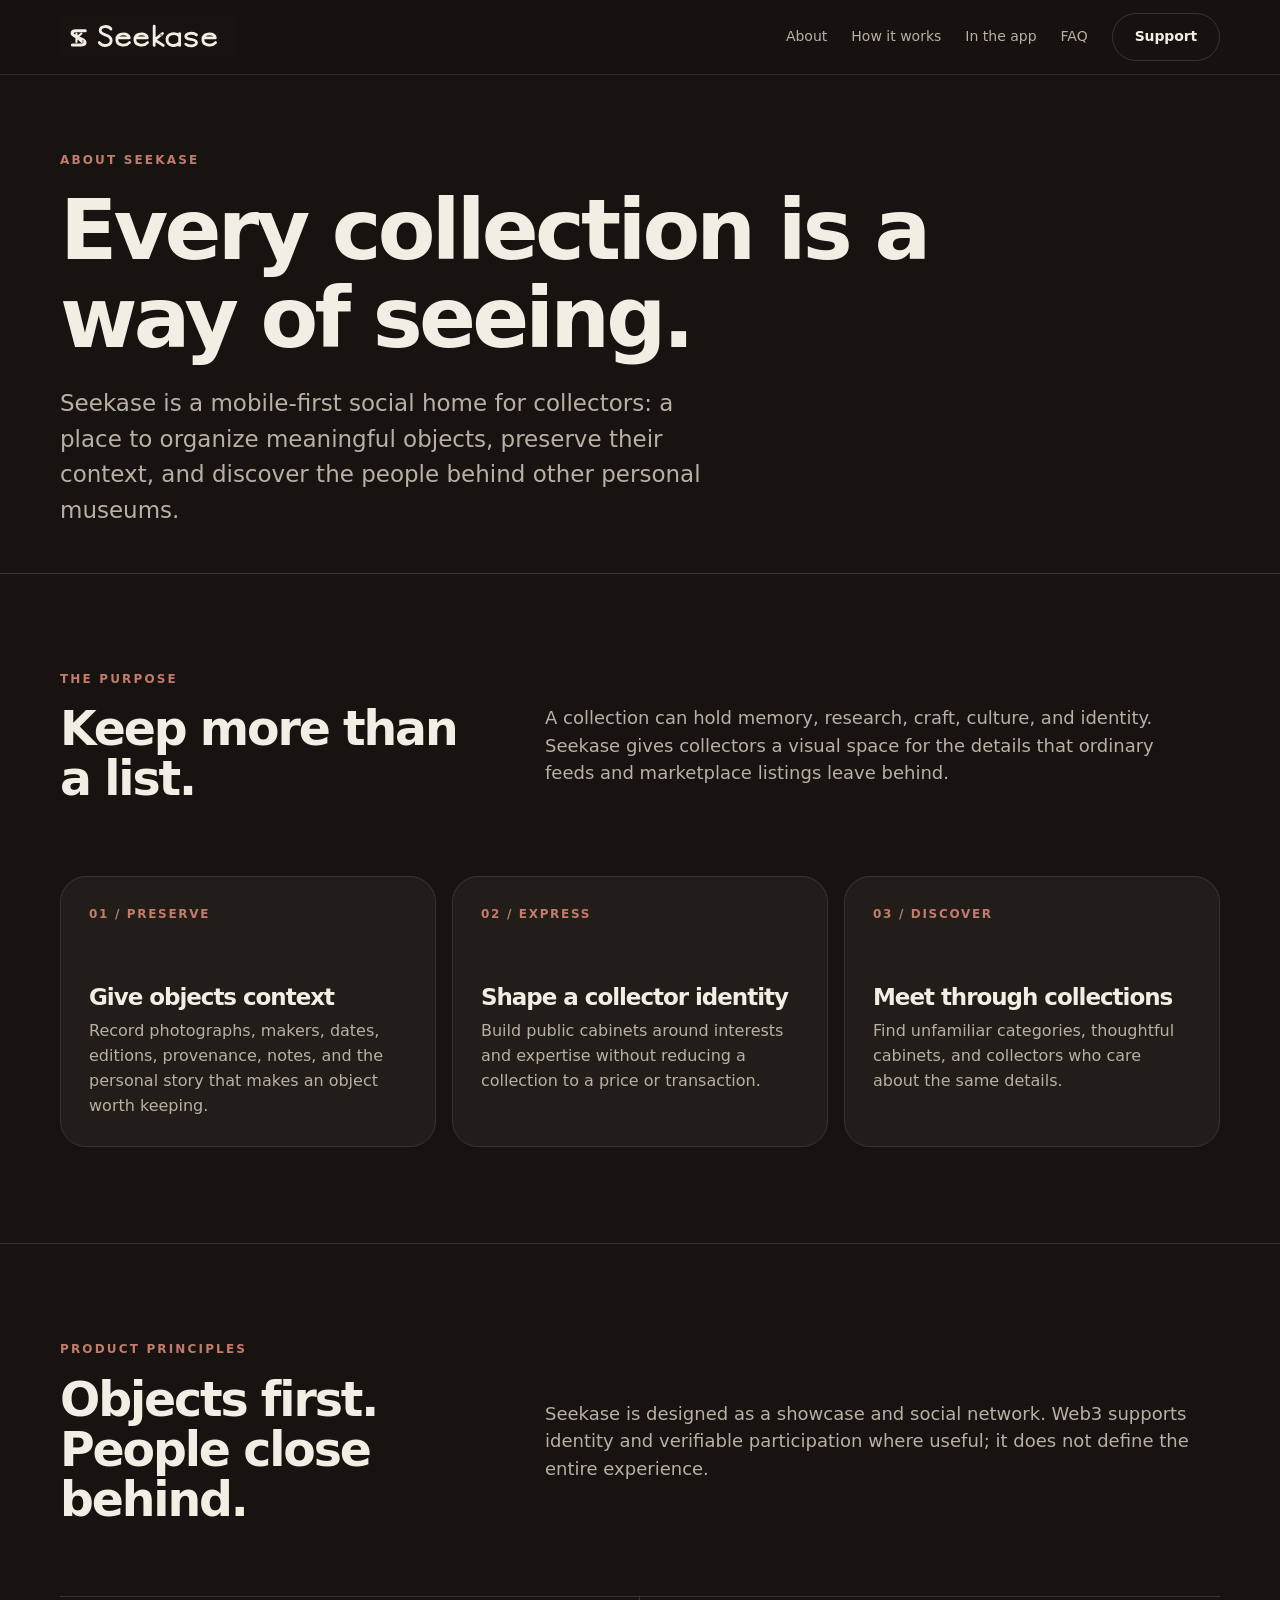
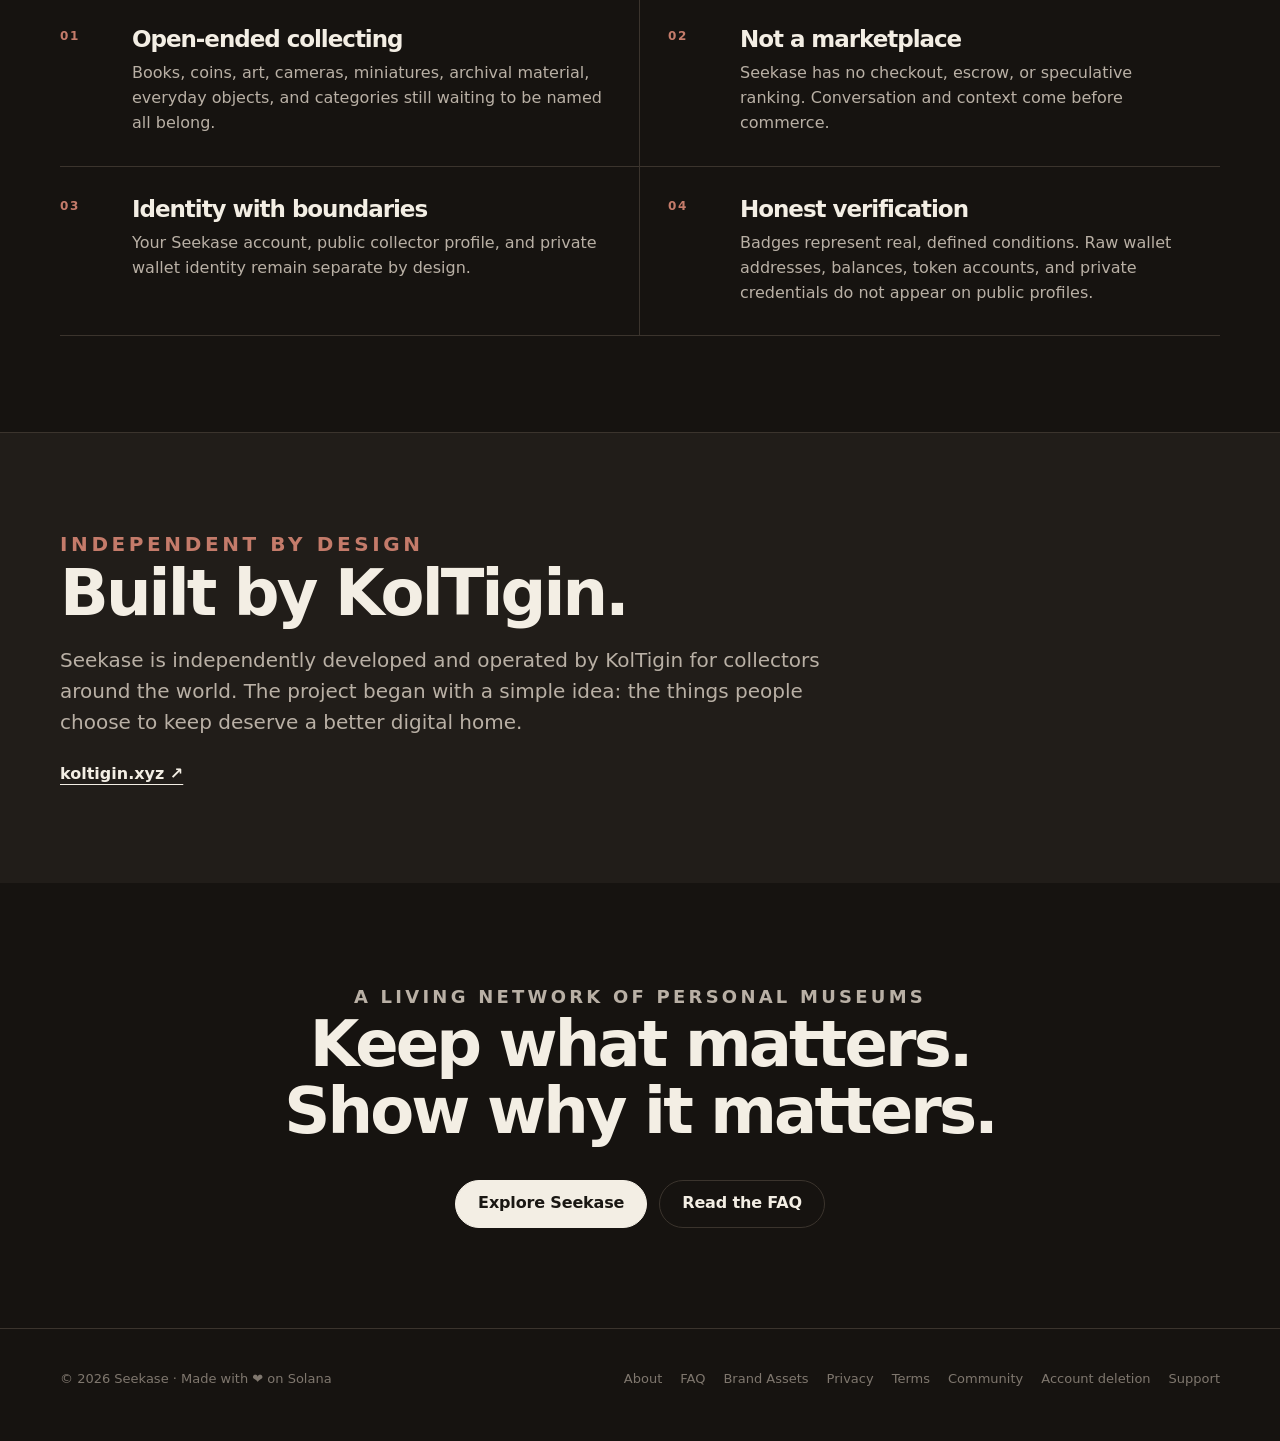
==== about/index.html @ 2ffa7104 "Refine section typography and punctuation" ====
<!doctype html>
<html lang="en">
<head>
  <meta charset="utf-8">
  <meta name="viewport" content="width=device-width,initial-scale=1">
  <title>About Seekase | A social home for collectors</title>
  <meta name="description" content="Learn why Seekase is building a social, image-led home for collectors and the stories behind the objects they keep.">
  <meta name="theme-color" content="#161310">
  <meta property="og:title" content="About Seekase | A social home for collectors">
  <meta property="og:description" content="Collections are more than inventories. Seekase helps people preserve their context and share what makes them meaningful.">
  <meta property="og:type" content="website">
  <meta property="og:url" content="https://seekase.app/about/">
  <link rel="canonical" href="https://seekase.app/about/">
  <link rel="icon" href="/assets/mark.svg" type="image/svg+xml">
  <link rel="stylesheet" href="/assets/site.css">
</head>
<body>
  <header class="site-header">
    <nav class="nav shell" aria-label="Main navigation">
      <a class="brand" href="/" aria-label="Seekase home"><img src="/assets/lockup.svg" alt="Seekase"></a>
      <div class="nav-links"><a href="/about/" aria-current="page">About</a><a href="/#how-it-works">How it works</a><a href="/#in-the-app">In the app</a><a href="/faq/">FAQ</a><a class="button secondary" href="/support/">Support</a></div>
    </nav>
  </header>
  <main>
    <section class="legal-hero shell">
      <p class="eyebrow">About Seekase</p>
      <h1>Every collection is a way of seeing.</h1>
      <p class="lede">Seekase is a mobile-first social home for collectors: a place to organize meaningful objects, preserve their context, and discover the people behind other personal museums.</p>
    </section>

    <section class="section">
      <div class="shell">
        <div class="section-intro"><div><p class="eyebrow">The purpose</p><h2>Keep more than a list.</h2></div><p class="section-copy">A collection can hold memory, research, craft, culture, and identity. Seekase gives collectors a visual space for the details that ordinary feeds and marketplace listings leave behind.</p></div>
        <div class="feature-grid">
          <article class="feature"><span class="feature-index">01 / PRESERVE</span><h3>Give objects context</h3><p>Record photographs, makers, dates, editions, provenance, notes, and the personal story that makes an object worth keeping.</p></article>
          <article class="feature"><span class="feature-index">02 / EXPRESS</span><h3>Shape a collector identity</h3><p>Build public cabinets around interests and expertise without reducing a collection to a price or transaction.</p></article>
          <article class="feature"><span class="feature-index">03 / DISCOVER</span><h3>Meet through collections</h3><p>Find unfamiliar categories, thoughtful cabinets, and collectors who care about the same details.</p></article>
        </div>
      </div>
    </section>

    <section class="section">
      <div class="shell">
        <div class="section-intro"><div><p class="eyebrow">Product principles</p><h2>Objects first. People close behind.</h2></div><p class="section-copy">Seekase is designed as a showcase and social network. Web3 supports identity and verifiable participation where useful; it does not define the entire experience.</p></div>
        <div class="principle-grid">
          <article class="principle"><span>01</span><div><h3>Open-ended collecting</h3><p>Books, coins, art, cameras, miniatures, archival material, everyday objects, and categories still waiting to be named all belong.</p></div></article>
          <article class="principle"><span>02</span><div><h3>Not a marketplace</h3><p>Seekase has no checkout, escrow, or speculative ranking. Conversation and context come before commerce.</p></div></article>
          <article class="principle"><span>03</span><div><h3>Identity with boundaries</h3><p>Your Seekase account, public collector profile, and private wallet identity remain separate by design.</p></div></article>
          <article class="principle"><span>04</span><div><h3>Honest verification</h3><p>Badges represent real, defined conditions. Raw wallet addresses, balances, token accounts, and private credentials do not appear on public profiles.</p></div></article>
        </div>
      </div>
    </section>

    <section class="section founder-note">
      <div class="shell narrow-copy"><p class="eyebrow">Independent by design</p><h2>Built by KolTigin.</h2><p>Seekase is independently developed and operated by KolTigin for collectors around the world. The project began with a simple idea: the things people choose to keep deserve a better digital home.</p><a class="founder-link" href="https://koltigin.xyz" target="_blank" rel="noopener noreferrer">koltigin.xyz ↗</a></div>
    </section>

    <section class="cta"><div class="shell"><p class="eyebrow">A living network of personal museums</p><h2>Keep what matters.<br>Show why it matters.</h2><div class="actions"><a class="button primary" href="/">Explore Seekase</a><a class="button secondary" href="/faq/">Read the FAQ</a></div></div></section>
  </main>
  <footer class="site-footer"><div class="footer-grid shell"><span>© 2026 Seekase · Made with ❤️ on Solana</span><div class="footer-links"><a href="/about/">About</a><a href="/faq/">FAQ</a><a href="/brand/">Brand Assets</a><a href="/privacy/">Privacy</a><a href="/terms/">Terms</a><a href="/community/">Community</a><a href="/account-deletion/">Account deletion</a><a href="/support/">Support</a></div></div></footer>
</body>
</html>
---- assets/site.css ----
:root {
  color-scheme: dark;
  --bg: #161310;
  --surface: #211d19;
  --surface-2: #2b2520;
  --paper: #f3eee4;
  --muted: #b9b0a5;
  --faint: #7f776e;
  --line: #3b342d;
  --clay: #c47b6a;
  --max: 1160px;
}

* { box-sizing: border-box; }
html { scroll-behavior: smooth; }
body {
  margin: 0;
  overflow-x: hidden;
  background: var(--bg);
  color: var(--paper);
  font-family: Inter, ui-sans-serif, system-ui, -apple-system, BlinkMacSystemFont, "Segoe UI", sans-serif;
  line-height: 1.55;
  -webkit-font-smoothing: antialiased;
}
a { color: inherit; }
img { display: block; max-width: 100%; }
.shell { width: auto; max-width: var(--max); margin-inline: max(20px, calc((100% - var(--max)) / 2)); }
.site-header {
  position: sticky;
  top: 0;
  z-index: 20;
  border-bottom: 1px solid color-mix(in srgb, var(--line), transparent 28%);
  background: color-mix(in srgb, var(--bg), transparent 7%);
  backdrop-filter: blur(16px);
}
.nav { min-height: 74px; display: flex; align-items: center; justify-content: space-between; gap: 28px; }
.brand { display: inline-flex; align-items: center; text-decoration: none; }
.brand img { width: 176px; height: auto; }
.nav-links { display: flex; align-items: center; gap: 24px; color: var(--muted); font-size: 14px; }
.nav-links a { text-decoration: none; }
.nav-links a:hover, .nav-links a:focus-visible { color: var(--paper); }
.button {
  display: inline-flex;
  align-items: center;
  justify-content: center;
  min-height: 48px;
  padding: 0 22px;
  border: 1px solid var(--line);
  border-radius: 999px;
  text-decoration: none;
  font-weight: 700;
  letter-spacing: -0.01em;
}
.button.primary { background: var(--paper); color: #1a1713; border-color: var(--paper); }
.button.secondary { background: transparent; color: var(--paper); }
.button:hover, .button:focus-visible { transform: translateY(-1px); }
.eyebrow { margin: 0 0 16px; color: var(--clay); font-size: 12px; font-weight: 800; letter-spacing: .18em; text-transform: uppercase; }
.hero { padding: 108px 0 92px; overflow: hidden; }
.hero-grid { display: grid; grid-template-columns: minmax(0, 1.08fr) minmax(320px, .92fr); gap: 80px; align-items: center; }
.hero-grid > *, .section-intro > *, .identity > * { min-width: 0; }
h1, h2, h3 { margin-top: 0; line-height: 1.05; letter-spacing: -.045em; }
h1 { max-width: 760px; margin-bottom: 24px; font-size: clamp(56px, 8vw, 108px); font-weight: 640; }
h2 { margin-bottom: 18px; font-size: clamp(38px, 5vw, 66px); font-weight: 620; }
h3 { margin-bottom: 10px; font-size: 23px; }
.lede { max-width: 650px; margin: 0; color: var(--muted); font-size: clamp(18px, 2vw, 23px); }
.actions { display: flex; flex-wrap: wrap; gap: 12px; margin-top: 34px; }
.availability { margin-top: 18px; color: var(--faint); font-size: 13px; }
.cabinet {
  position: relative;
  width: 100%;
  min-height: 560px;
  padding: 22px;
  border: 1px solid var(--line);
  border-radius: 38px;
  background: linear-gradient(150deg, #2b241e, #1b1815 70%);
  box-shadow: 0 34px 80px rgba(0,0,0,.33);
}
.cabinet::after { content: ""; position: absolute; inset: 14px; border: 1px solid #40372f; border-radius: 28px; pointer-events: none; }
.cabinet-head { display: flex; justify-content: space-between; margin: 15px 10px 22px; color: var(--faint); font-size: 11px; font-weight: 800; letter-spacing: .16em; text-transform: uppercase; }
.object-card { position: relative; z-index: 1; margin: 12px 0; padding: 22px; border-radius: 24px; background: var(--surface-2); }
.object-card.featured { min-height: 250px; display: flex; flex-direction: column; justify-content: end; background: radial-gradient(circle at 75% 16%, #60463b, transparent 34%), linear-gradient(140deg, #342a23, #211d19); }
.object-tag { width: max-content; margin-bottom: auto; padding: 6px 10px; border: 1px solid #59483e; border-radius: 99px; color: var(--muted); font-size: 10px; letter-spacing: .12em; text-transform: uppercase; }
.object-title { margin: 0; font-size: 28px; font-weight: 650; letter-spacing: -.035em; }
.object-meta { margin: 8px 0 0; color: var(--muted); }
.object-row { display: grid; grid-template-columns: 1fr 1fr; gap: 12px; }
.mini-object { min-height: 132px; padding: 18px; border-radius: 20px; background: #27221e; }
.mini-object strong { display: block; margin-top: 34px; }
.mini-object span { color: var(--faint); font-size: 12px; }
.section { padding: 96px 0; border-top: 1px solid var(--line); }
.section-intro { display: grid; grid-template-columns: .75fr 1.25fr; align-items: center; gap: 80px; margin-bottom: 54px; }
.section-intro h2 { font-size: clamp(34px, 3.7vw, 54px); }
.section-copy { max-width: 650px; margin: 0; color: var(--muted); font-size: 18px; }
.feature-grid { display: grid; grid-template-columns: repeat(3, 1fr); gap: 16px; }
.feature { min-height: 250px; padding: 28px; border: 1px solid var(--line); border-radius: 26px; background: var(--surface); }
.feature-index { display: block; margin-bottom: 62px; color: var(--clay); font-size: 12px; font-weight: 800; letter-spacing: .14em; }
.feature p { margin: 0; color: var(--muted); }
.app-preview { overflow: hidden; }
.screen-grid { display: grid; grid-template-columns: repeat(5, minmax(0, 1fr)); gap: 20px; align-items: stretch; }
.screen-card { display: flex; height: 100%; min-width: 0; flex-direction: column; margin: 0; padding: 12px; border: 1px solid var(--line); border-radius: 32px; background: var(--surface); box-shadow: 0 26px 64px rgba(0,0,0,.24); }
.screen-card.featured-screen { transform: none; }
.screen-card img { width: 100%; border-radius: 22px; aspect-ratio: 9 / 16; object-fit: cover; object-position: top; background: #100e0c; }
.screen-card figcaption { display: grid; flex: 1; align-content: start; gap: 5px; padding: 18px 10px 12px; }
.screen-card figcaption strong { font-size: 18px; letter-spacing: -.02em; }
.screen-card figcaption span { color: var(--muted); font-size: 14px; }
.identity { display: grid; grid-template-columns: 1fr 1fr; gap: 16px; }
.identity-card { padding: 34px; border: 1px solid var(--line); border-radius: 28px; background: var(--surface); color: var(--paper); }
.identity-card.dark { background: var(--surface); }
.identity-card p { max-width: 500px; margin-bottom: 0; color: var(--muted); }
.status-pill { display: inline-flex; margin-bottom: 52px; padding: 7px 11px; border: 1px solid currentColor; border-radius: 99px; font-size: 11px; font-weight: 800; letter-spacing: .12em; text-transform: uppercase; }
.principle-grid { display: grid; grid-template-columns: 1fr 1fr; border-top: 1px solid var(--line); }
.principle { display: grid; grid-template-columns: 54px 1fr; gap: 18px; padding: 30px 28px 30px 0; border-bottom: 1px solid var(--line); }
.principle:nth-child(odd) { border-right: 1px solid var(--line); }
.principle:nth-child(even) { padding-left: 28px; }
.principle > span { color: var(--clay); font-size: 12px; font-weight: 800; letter-spacing: .14em; }
.principle p { margin: 0; color: var(--muted); }
.founder-note { background: var(--surface); color: var(--paper); }
.founder-note .eyebrow { color: var(--clay); }
.founder-note p { max-width: 780px; margin: 0; color: var(--muted); font-size: 20px; }
.founder-link { display: inline-flex; margin-top: 24px; color: var(--paper); font-size: 16px; font-weight: 750; text-underline-offset: 5px; }
.narrow-copy { max-width: 900px; }
.faq-list h3 { margin-bottom: 8px; }
.faq-list h3 + p { margin-top: 0; }
.asset-grid { display: grid; grid-template-columns: 1fr 1fr; gap: 18px; min-width: 0; }
.asset-card, .media-asset { min-width: 0; max-width: 100%; overflow: hidden; border: 1px solid var(--line); border-radius: 26px; }
.asset-dark { background: var(--bg); }
.asset-light { background: var(--paper); color: #1a1713; }
.asset-preview { min-height: 260px; display: grid; place-items: center; padding: 48px; }
.lockup-preview img { width: min(100%, 360px); }
.mark-preview img { width: 96px; max-height: 96px; }
.wordmark-preview img { width: min(100%, 280px); }
.asset-info { display: flex; align-items: center; justify-content: space-between; gap: 20px; padding: 18px 20px; border-top: 1px solid color-mix(in srgb, var(--line), transparent 18%); background: color-mix(in srgb, var(--surface), transparent 3%); color: var(--paper); }
.asset-info > div { min-width: 0; }
.asset-light .asset-info { background: #e9e3d8; color: #1a1713; border-color: #d7d0c4; }
.asset-info strong, .asset-info span { display: block; }
.asset-info span { margin-top: 3px; color: var(--muted); font-size: 12px; }
.asset-light .asset-info span { color: #6d655c; }
.download-link { flex: 0 0 auto; text-decoration: none; font-size: 13px; font-weight: 750; }
.media-grid { display: grid; grid-template-columns: 1fr 2fr 1fr; gap: 18px; align-items: start; }
.media-asset { background: var(--surface); }
.media-asset > img { width: 100%; aspect-ratio: 1; object-fit: cover; }
.media-asset.wide > img { aspect-ratio: 2 / 1; }
.swatch-grid { display: grid; grid-template-columns: repeat(5, 1fr); gap: 12px; }
.swatch { min-height: 180px; display: flex; flex-direction: column; justify-content: space-between; padding: 18px; border: 1px solid var(--line); border-radius: 22px; }
.swatch span { font-weight: 650; }
.swatch strong { font-size: 12px; letter-spacing: .12em; }
.swatch.archive { background: #161310; color: #F3EEE4; }
.swatch.ivory { background: #F3EEE4; color: #1A1713; }
.swatch.clay { background: #C47B6A; color: #1A1713; }
.swatch.paper { background: #F4F0E8; color: #1A1713; }
.swatch.ink { background: #1A1713; color: #F3EEE4; }
.cta { padding: 100px 0; text-align: center; }
.cta p { max-width: 620px; margin: 0 auto; color: var(--muted); font-size: 18px; }
.cta .actions { justify-content: center; }
.site-footer { padding: 40px 0 52px; border-top: 1px solid var(--line); color: var(--faint); font-size: 13px; }
.footer-grid { display: flex; justify-content: space-between; gap: 32px; }
.footer-links { display: flex; flex-wrap: wrap; gap: 18px; }
.footer-links a { text-decoration: none; }
.legal-hero { padding: 76px 0 44px; }
.legal-hero h1 { max-width: 900px; font-size: clamp(48px, 7vw, 84px); }
.legal-layout { display: grid; grid-template-columns: 220px minmax(0, 760px); gap: 72px; padding-bottom: 110px; }
.legal-nav { position: sticky; top: 104px; align-self: start; display: grid; gap: 9px; color: var(--faint); font-size: 13px; }
.legal-nav a { text-decoration: none; }
.legal { color: var(--muted); }
.legal h2 { margin-top: 54px; color: var(--paper); font-size: 30px; letter-spacing: -.03em; }
.legal h2:first-child { margin-top: 0; }
.legal h3 { margin-top: 30px; color: var(--paper); font-size: 19px; letter-spacing: -.02em; }
.legal li { margin-bottom: 8px; }
.notice { margin: 24px 0 34px; padding: 18px 20px; border-left: 3px solid var(--clay); background: var(--surface); color: var(--muted); }
.steps { counter-reset: steps; display: grid; gap: 14px; margin: 28px 0; padding: 0; list-style: none; }
.steps li { counter-increment: steps; padding: 22px; border: 1px solid var(--line); border-radius: 20px; background: var(--surface); }
.steps li::before { content: counter(steps, decimal-leading-zero); display: block; margin-bottom: 10px; color: var(--clay); font-size: 11px; font-weight: 800; letter-spacing: .14em; }
code { padding: 2px 6px; border-radius: 6px; background: var(--surface-2); color: var(--paper); }

@media (max-width: 860px) {
  .nav-links a:not(.button) { display: none; }
  .nav-links a[href="/about/"], .nav-links a[href="/faq/"] { display: inline-flex; }
  .brand img { width: 148px; }
  .hero { padding-top: 72px; }
  .hero-grid { display: block; }
  .hero-grid > :last-child { margin-top: 40px; }
  .section-intro, .identity, .legal-layout { grid-template-columns: 1fr; gap: 40px; }
  .principle-grid { grid-template-columns: 1fr; }
  .principle:nth-child(odd) { border-right: 0; }
  .principle:nth-child(even) { padding-left: 0; }
  .media-grid { grid-template-columns: 1fr 1fr; }
  .media-asset.wide { grid-column: span 2; }
  .swatch-grid { grid-template-columns: repeat(3, 1fr); }
  .cabinet { min-height: 500px; }
  .feature-grid { grid-template-columns: 1fr; }
  .screen-grid { grid-template-columns: repeat(5, minmax(240px, 1fr)); overflow-x: auto; margin-inline: -20px; padding: 24px 20px 18px; scroll-snap-type: x mandatory; }
  .screen-card { scroll-snap-align: center; }
  .screen-card.featured-screen { transform: none; }
  .feature { min-height: auto; }
  .feature-index { margin-bottom: 34px; }
  .legal-nav { position: static; grid-template-columns: repeat(2, minmax(0,1fr)); }
}

@media (max-width: 520px) {
  .shell { width: auto; margin-inline: 14px; }
  .nav { min-height: 66px; }
  .brand img { width: 118px; }
  .nav-links { gap: 11px; font-size: 12px; }
  .nav-links .button { min-height: 40px; padding-inline: 14px; font-size: 12px; }
  .hero { padding: 58px 0 70px; }
  h1 { max-width: 100%; font-size: clamp(42px, 12.5vw, 50px); }
  h1, h2, h3, p { overflow-wrap: anywhere; }
  .cabinet { min-height: 460px; padding: 16px; border-radius: 30px; }
  .object-row { grid-template-columns: 1fr; }
  .mini-object { min-height: 98px; }
  .mini-object strong { margin-top: 18px; }
  .section { padding: 72px 0; }
  .screen-grid { grid-template-columns: repeat(5, minmax(78vw, 1fr)); margin-inline: -14px; padding-inline: 14px; }
  .asset-grid, .media-grid { grid-template-columns: 1fr; }
  .media-asset.wide { grid-column: auto; }
  .asset-preview { min-height: 220px; padding: 34px; }
  .asset-info { align-items: flex-start; flex-direction: column; gap: 12px; }
  .swatch-grid { grid-template-columns: 1fr 1fr; }
  .footer-grid { flex-direction: column; }
}

@media (prefers-reduced-motion: reduce) {
  html { scroll-behavior: auto; }
  *, *::before, *::after { transition: none !important; animation: none !important; }
}
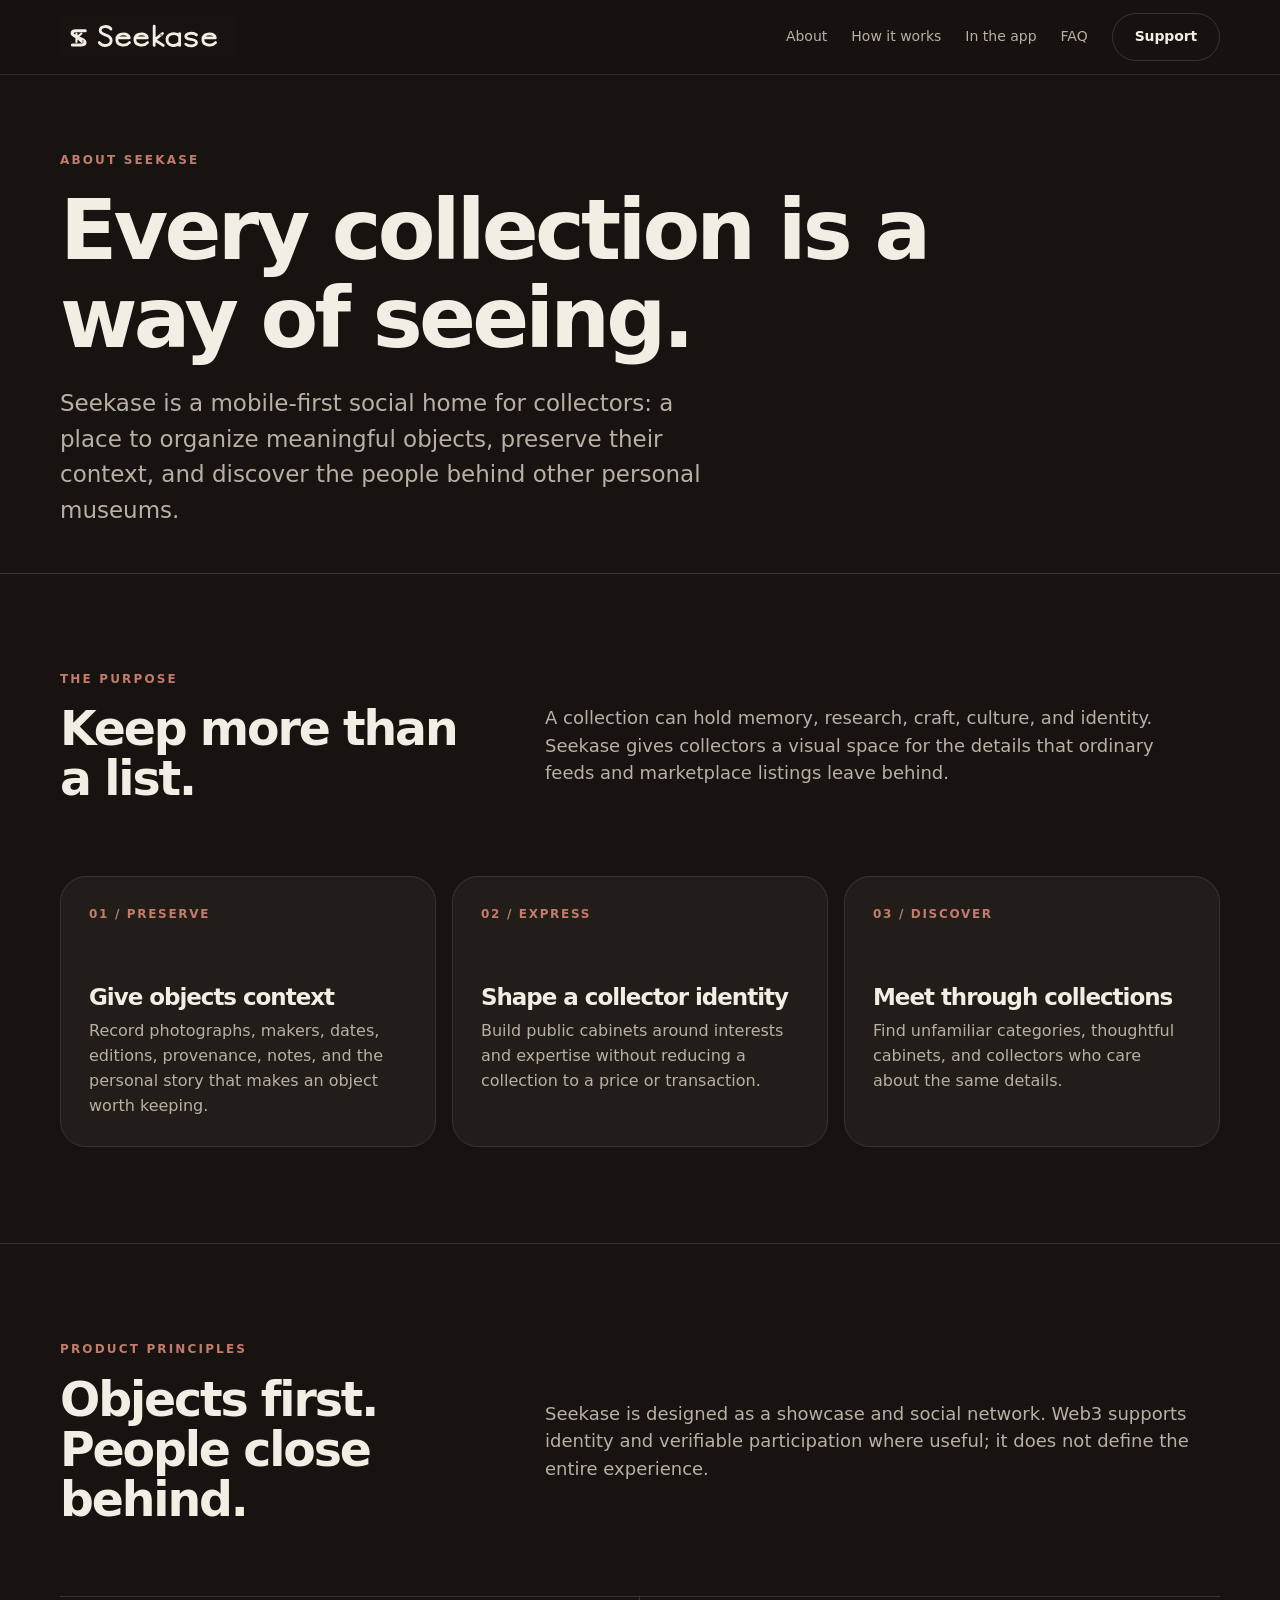
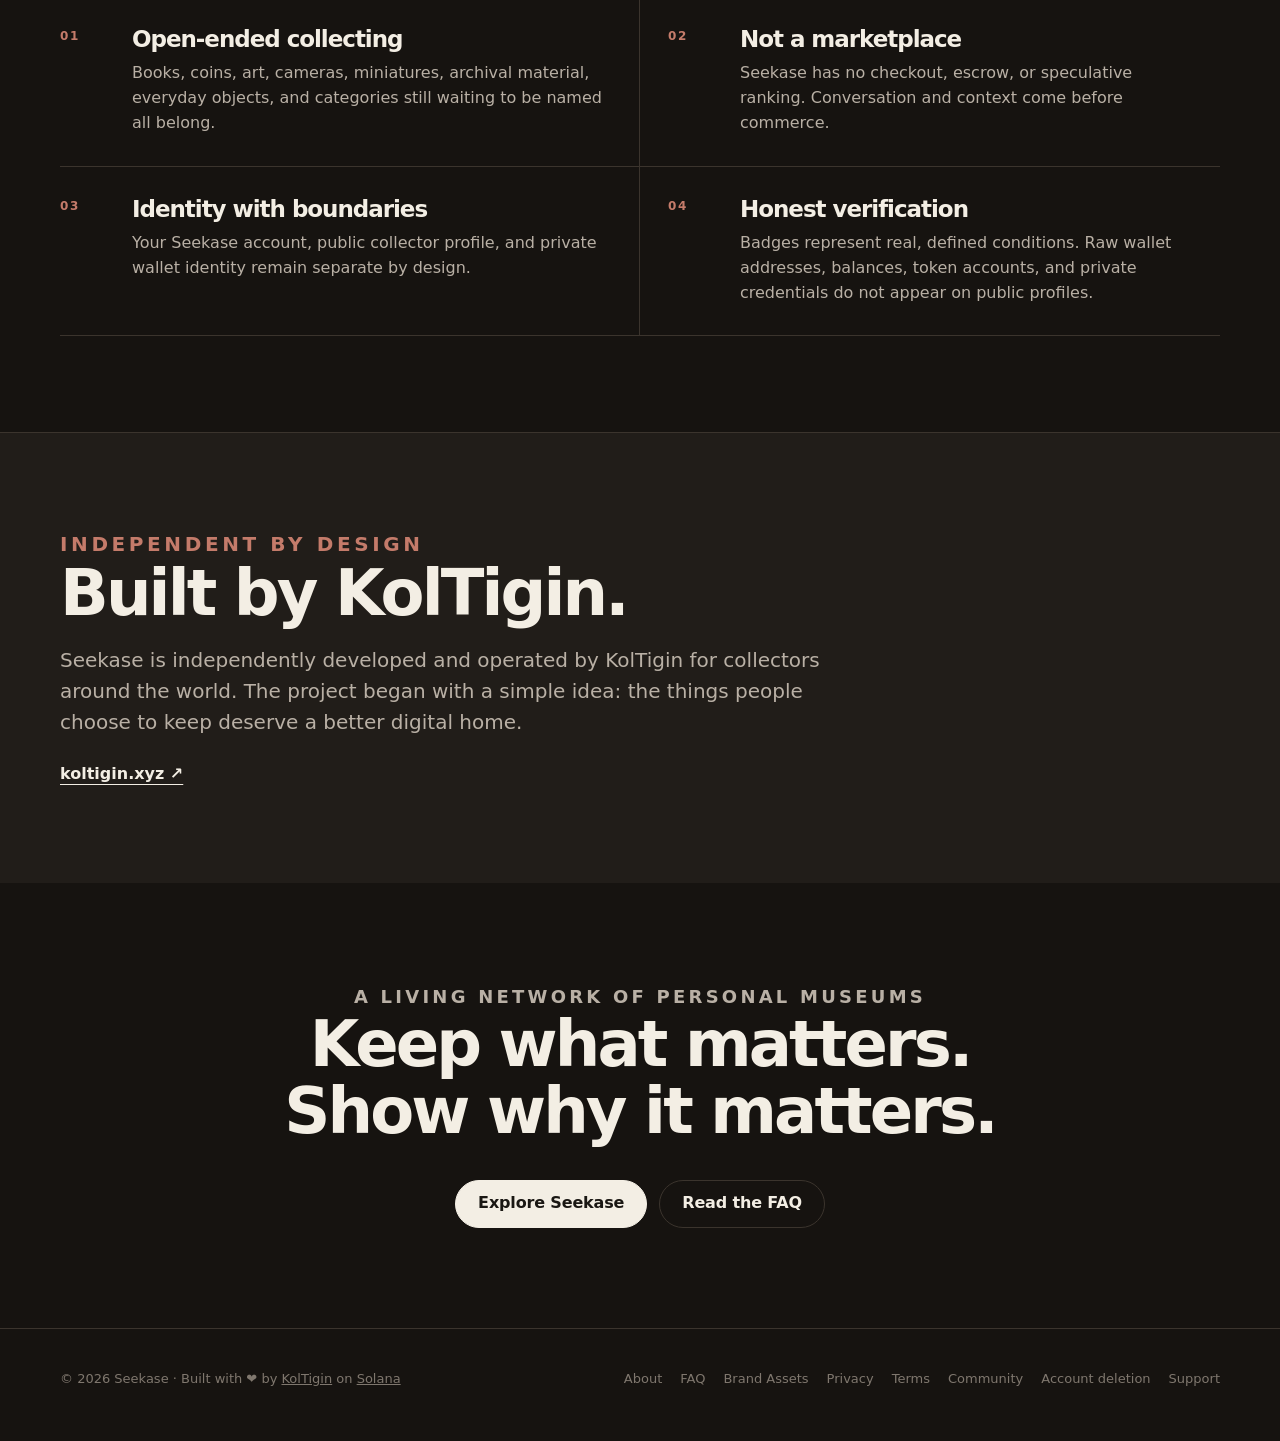
==== commit 6c68c90f: "Link footer credits" ====
--- a/about/index.html
+++ b/about/index.html
@@ -4,14 +4,29 @@
   <meta charset="utf-8">
   <meta name="viewport" content="width=device-width,initial-scale=1">
   <title>About Seekase | A social home for collectors</title>
-  <meta name="description" content="Learn why Seekase is building a social, image-led home for collectors and the stories behind the objects they keep.">
+  <meta name="description" content="Learn why Seekase is building an image-led social home for collectors and the stories behind the objects they keep.">
+  <meta name="robots" content="index,follow,max-image-preview:large">
+  <meta property="og:site_name" content="Seekase">
+  <meta property="og:title" content="About Seekase | A social home for collectors">
+  <meta property="og:description" content="Learn why Seekase is building an image-led social home for collectors and the stories behind the objects they keep.">
+  <meta property="og:type" content="website">
+  <meta property="og:locale" content="en_US">
+  <meta property="og:url" content="https://seekase.app/about/">
+  <meta property="og:image" content="https://seekase.app/assets/brand/banner-1200x600.png">
+  <meta property="og:image:secure_url" content="https://seekase.app/assets/brand/banner-1200x600.png">
+  <meta property="og:image:type" content="image/png">
+  <meta property="og:image:width" content="1200">
+  <meta property="og:image:height" content="600">
+  <meta property="og:image:alt" content="Seekase — Learn why Seekase is building an image-led social home for collectors and the stories behind the objects they keep.">
+  <meta name="twitter:card" content="summary_large_image">
+  <meta name="twitter:title" content="About Seekase | A social home for collectors">
+  <meta name="twitter:description" content="Learn why Seekase is building an image-led social home for collectors and the stories behind the objects they keep.">
+  <meta name="twitter:image" content="https://seekase.app/assets/brand/banner-1200x600.png">
+  <meta name="twitter:image:alt" content="Seekase — Learn why Seekase is building an image-led social home for collectors and the stories behind the objects they keep.">
   <meta name="theme-color" content="#161310">
-  <meta property="og:title" content="About Seekase | A social home for collectors">
-  <meta property="og:description" content="Collections are more than inventories. Seekase helps people preserve their context and share what makes them meaningful.">
-  <meta property="og:type" content="website">
-  <meta property="og:url" content="https://seekase.app/about/">
   <link rel="canonical" href="https://seekase.app/about/">
   <link rel="icon" href="/assets/mark.svg" type="image/svg+xml">
+  <link rel="apple-touch-icon" href="/assets/brand/app-icon-512.png">
   <link rel="stylesheet" href="/assets/site.css">
 </head>
 <body>
@@ -57,6 +72,6 @@
 
     <section class="cta"><div class="shell"><p class="eyebrow">A living network of personal museums</p><h2>Keep what matters.<br>Show why it matters.</h2><div class="actions"><a class="button primary" href="/">Explore Seekase</a><a class="button secondary" href="/faq/">Read the FAQ</a></div></div></section>
   </main>
-  <footer class="site-footer"><div class="footer-grid shell"><span>© 2026 Seekase · Made with ❤️ on Solana</span><div class="footer-links"><a href="/about/">About</a><a href="/faq/">FAQ</a><a href="/brand/">Brand Assets</a><a href="/privacy/">Privacy</a><a href="/terms/">Terms</a><a href="/community/">Community</a><a href="/account-deletion/">Account deletion</a><a href="/support/">Support</a></div></div></footer>
+  <footer class="site-footer"><div class="footer-grid shell"><span>© 2026 Seekase · Built with ❤️ by <a href="https://koltigin.xyz" target="_blank" rel="noopener noreferrer">KolTigin</a> on <a href="https://solanamobile.com/" target="_blank" rel="noopener noreferrer">Solana</a></span><div class="footer-links"><a href="/about/">About</a><a href="/faq/">FAQ</a><a href="/brand/">Brand Assets</a><a href="/privacy/">Privacy</a><a href="/terms/">Terms</a><a href="/community/">Community</a><a href="/account-deletion/">Account deletion</a><a href="/support/">Support</a></div></div></footer>
 </body>
 </html>
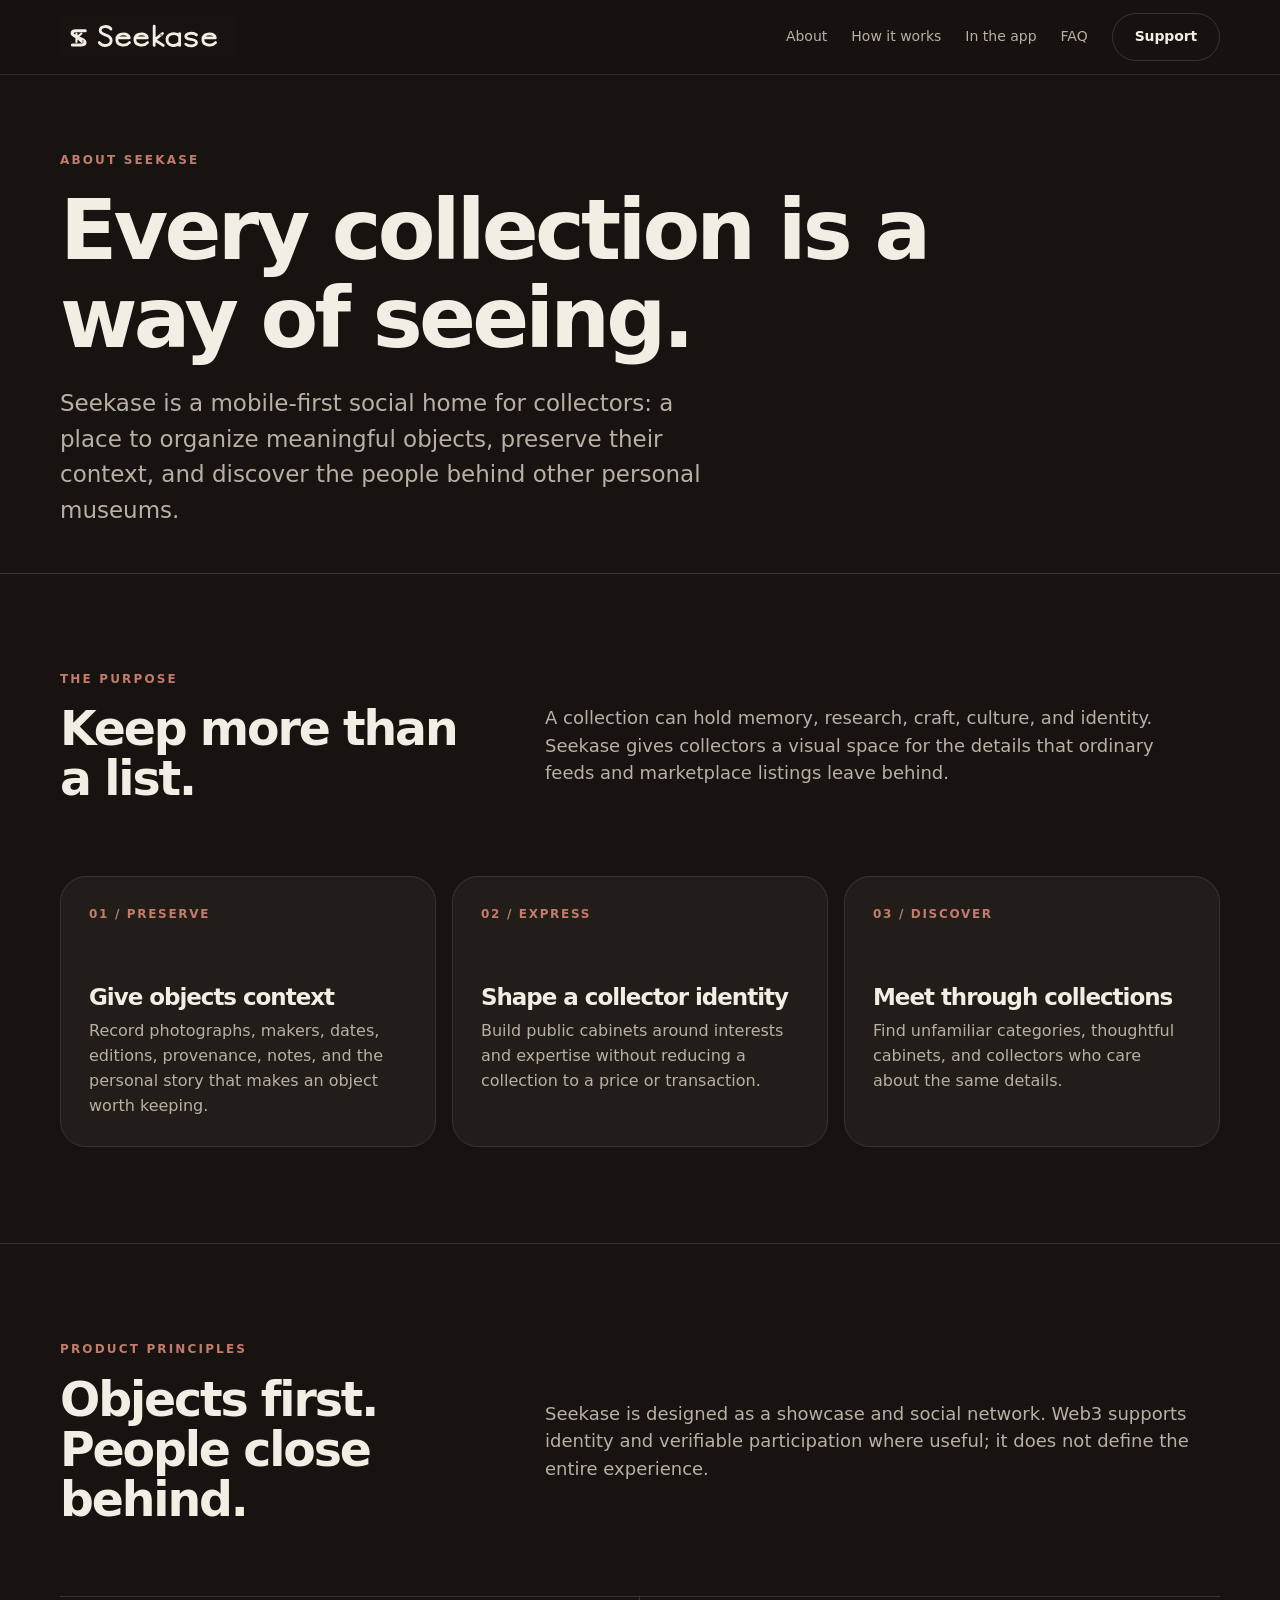
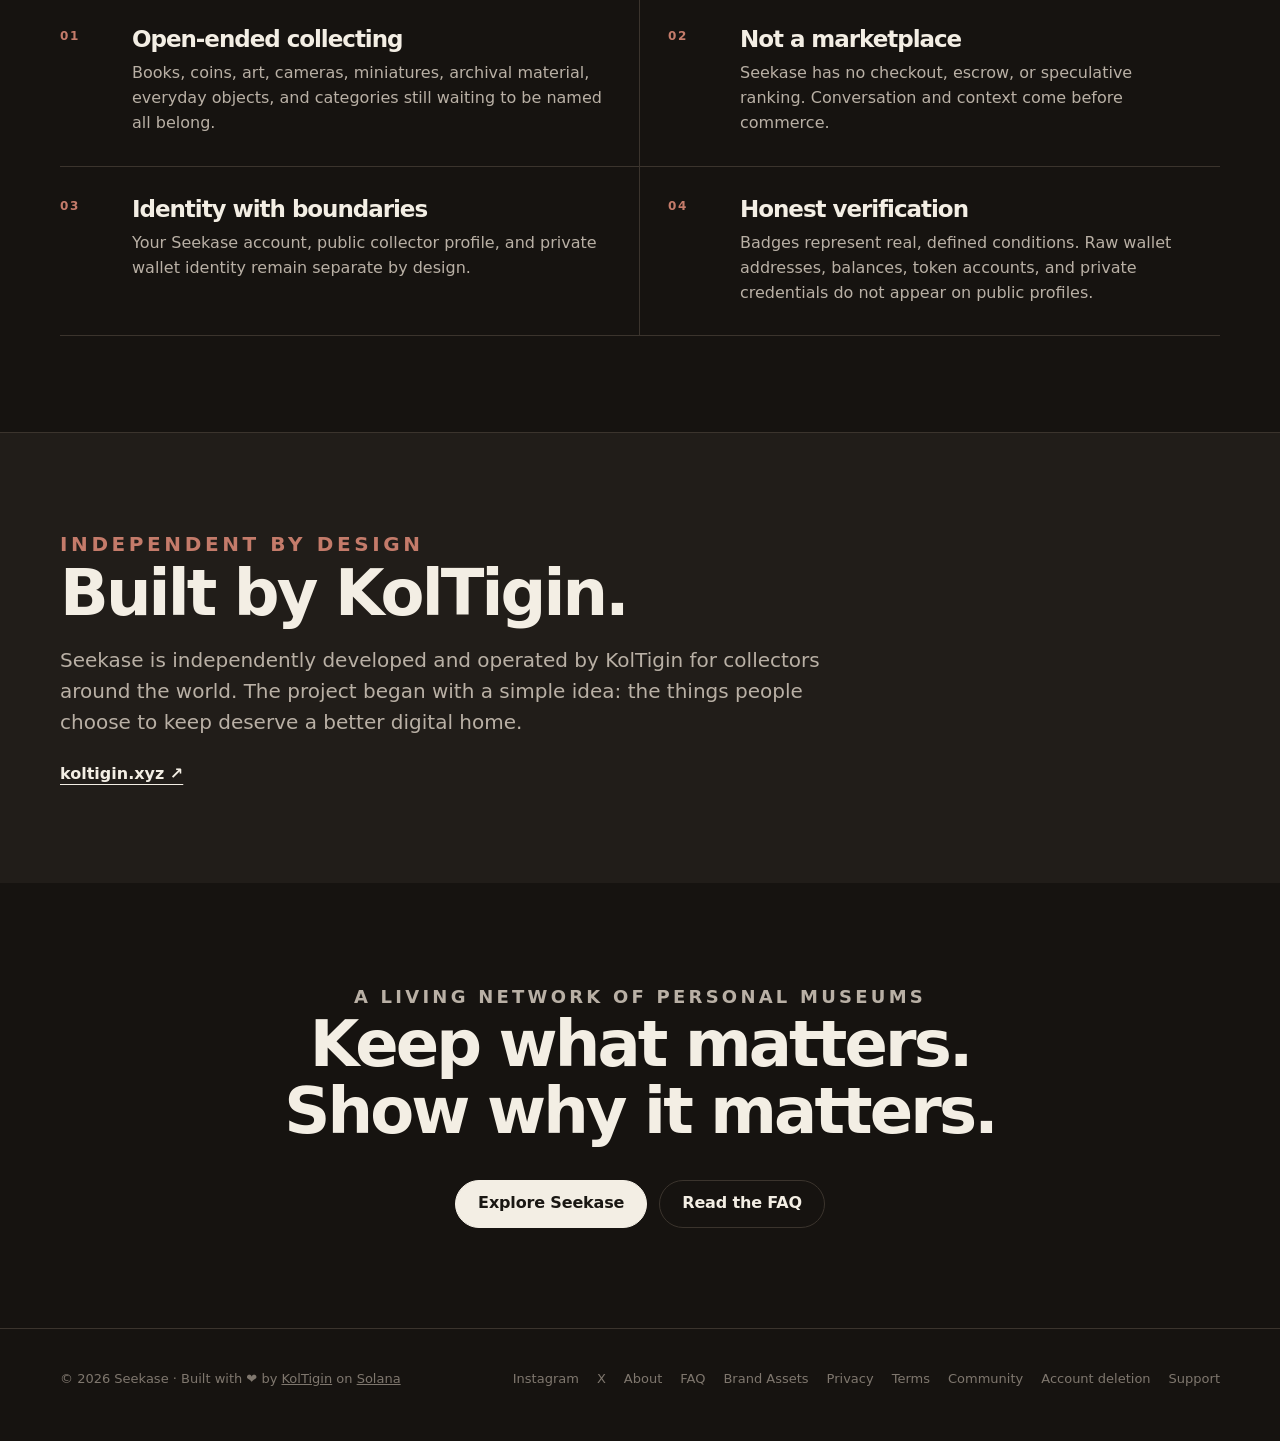
==== commit 96d75219: "Publish final Seekase website" ====
--- a/about/index.html
+++ b/about/index.html
@@ -1,77 +1,204 @@
 <!doctype html>
 <html lang="en">
-<head>
-  <meta charset="utf-8">
-  <meta name="viewport" content="width=device-width,initial-scale=1">
-  <title>About Seekase | A social home for collectors</title>
-  <meta name="description" content="Learn why Seekase is building an image-led social home for collectors and the stories behind the objects they keep.">
-  <meta name="robots" content="index,follow,max-image-preview:large">
-  <meta property="og:site_name" content="Seekase">
-  <meta property="og:title" content="About Seekase | A social home for collectors">
-  <meta property="og:description" content="Learn why Seekase is building an image-led social home for collectors and the stories behind the objects they keep.">
-  <meta property="og:type" content="website">
-  <meta property="og:locale" content="en_US">
-  <meta property="og:url" content="https://seekase.app/about/">
-  <meta property="og:image" content="https://seekase.app/assets/brand/banner-1200x600.png">
-  <meta property="og:image:secure_url" content="https://seekase.app/assets/brand/banner-1200x600.png">
-  <meta property="og:image:type" content="image/png">
-  <meta property="og:image:width" content="1200">
-  <meta property="og:image:height" content="600">
-  <meta property="og:image:alt" content="Seekase — Learn why Seekase is building an image-led social home for collectors and the stories behind the objects they keep.">
-  <meta name="twitter:card" content="summary_large_image">
-  <meta name="twitter:title" content="About Seekase | A social home for collectors">
-  <meta name="twitter:description" content="Learn why Seekase is building an image-led social home for collectors and the stories behind the objects they keep.">
-  <meta name="twitter:image" content="https://seekase.app/assets/brand/banner-1200x600.png">
-  <meta name="twitter:image:alt" content="Seekase — Learn why Seekase is building an image-led social home for collectors and the stories behind the objects they keep.">
-  <meta name="theme-color" content="#161310">
-  <link rel="canonical" href="https://seekase.app/about/">
-  <link rel="icon" href="/assets/mark.svg" type="image/svg+xml">
-  <link rel="apple-touch-icon" href="/assets/brand/app-icon-512.png">
-  <link rel="stylesheet" href="/assets/site.css">
-</head>
-<body>
-  <header class="site-header">
-    <nav class="nav shell" aria-label="Main navigation">
-      <a class="brand" href="/" aria-label="Seekase home"><img src="/assets/lockup.svg" alt="Seekase"></a>
-      <div class="nav-links"><a href="/about/" aria-current="page">About</a><a href="/#how-it-works">How it works</a><a href="/#in-the-app">In the app</a><a href="/faq/">FAQ</a><a class="button secondary" href="/support/">Support</a></div>
-    </nav>
-  </header>
-  <main>
-    <section class="legal-hero shell">
-      <p class="eyebrow">About Seekase</p>
-      <h1>Every collection is a way of seeing.</h1>
-      <p class="lede">Seekase is a mobile-first social home for collectors: a place to organize meaningful objects, preserve their context, and discover the people behind other personal museums.</p>
-    </section>
-
-    <section class="section">
-      <div class="shell">
-        <div class="section-intro"><div><p class="eyebrow">The purpose</p><h2>Keep more than a list.</h2></div><p class="section-copy">A collection can hold memory, research, craft, culture, and identity. Seekase gives collectors a visual space for the details that ordinary feeds and marketplace listings leave behind.</p></div>
-        <div class="feature-grid">
-          <article class="feature"><span class="feature-index">01 / PRESERVE</span><h3>Give objects context</h3><p>Record photographs, makers, dates, editions, provenance, notes, and the personal story that makes an object worth keeping.</p></article>
-          <article class="feature"><span class="feature-index">02 / EXPRESS</span><h3>Shape a collector identity</h3><p>Build public cabinets around interests and expertise without reducing a collection to a price or transaction.</p></article>
-          <article class="feature"><span class="feature-index">03 / DISCOVER</span><h3>Meet through collections</h3><p>Find unfamiliar categories, thoughtful cabinets, and collectors who care about the same details.</p></article>
+  <head>
+    <meta charset="utf-8" />
+    <meta name="viewport" content="width=device-width,initial-scale=1" />
+    <title>About Seekase | A social home for collectors</title>
+    <meta
+      name="description"
+      content="Learn why Seekase is building an image-led social home for collectors and the stories behind the objects they keep."
+    />
+    <meta name="robots" content="index,follow,max-image-preview:large" />
+    <meta property="og:site_name" content="Seekase" />
+    <meta property="og:title" content="About Seekase | A social home for collectors" />
+    <meta
+      property="og:description"
+      content="Learn why Seekase is building an image-led social home for collectors and the stories behind the objects they keep."
+    />
+    <meta property="og:type" content="website" />
+    <meta property="og:locale" content="en_US" />
+    <meta property="og:url" content="https://seekase.app/about/" />
+    <meta property="og:image" content="https://seekase.app/assets/brand/banner-1200x600.png" />
+    <meta property="og:image:secure_url" content="https://seekase.app/assets/brand/banner-1200x600.png" />
+    <meta property="og:image:type" content="image/png" />
+    <meta property="og:image:width" content="1200" />
+    <meta property="og:image:height" content="600" />
+    <meta
+      property="og:image:alt"
+      content="Seekase — Learn why Seekase is building an image-led social home for collectors and the stories behind the objects they keep."
+    />
+    <meta name="twitter:card" content="summary_large_image" />
+    <meta name="twitter:title" content="About Seekase | A social home for collectors" />
+    <meta
+      name="twitter:description"
+      content="Learn why Seekase is building an image-led social home for collectors and the stories behind the objects they keep."
+    />
+    <meta name="twitter:image" content="https://seekase.app/assets/brand/banner-1200x600.png" />
+    <meta
+      name="twitter:image:alt"
+      content="Seekase — Learn why Seekase is building an image-led social home for collectors and the stories behind the objects they keep."
+    />
+    <meta name="theme-color" content="#161310" />
+    <link rel="canonical" href="https://seekase.app/about/" />
+    <link rel="icon" href="/assets/mark.svg" type="image/svg+xml" />
+    <link rel="apple-touch-icon" href="/assets/brand/app-icon-512.png" />
+    <link rel="stylesheet" href="/assets/site.css" />
+  </head>
+  <body>
+    <header class="site-header">
+      <nav class="nav shell" aria-label="Main navigation">
+        <a class="brand" href="/" aria-label="Seekase home"><img src="/assets/lockup.svg" alt="Seekase" /></a>
+        <div class="nav-links">
+          <a href="/about/" aria-current="page">About</a><a href="/#how-it-works">How it works</a
+          ><a href="/#in-the-app">In the app</a><a href="/faq/">FAQ</a
+          ><a class="button secondary" href="/support/">Support</a>
+        </div>
+      </nav>
+    </header>
+    <main>
+      <section class="legal-hero shell">
+        <p class="eyebrow">About Seekase</p>
+        <h1>Every collection is a way of seeing.</h1>
+        <p class="lede">
+          Seekase is a mobile-first social home for collectors: a place to organize meaningful objects, preserve their
+          context, and discover the people behind other personal museums.
+        </p>
+      </section>
+
+      <section class="section">
+        <div class="shell">
+          <div class="section-intro">
+            <div>
+              <p class="eyebrow">The purpose</p>
+              <h2>Keep more than a list.</h2>
+            </div>
+            <p class="section-copy">
+              A collection can hold memory, research, craft, culture, and identity. Seekase gives collectors a visual
+              space for the details that ordinary feeds and marketplace listings leave behind.
+            </p>
+          </div>
+          <div class="feature-grid">
+            <article class="feature">
+              <span class="feature-index">01 / PRESERVE</span>
+              <h3>Give objects context</h3>
+              <p>
+                Record photographs, makers, dates, editions, provenance, notes, and the personal story that makes an
+                object worth keeping.
+              </p>
+            </article>
+            <article class="feature">
+              <span class="feature-index">02 / EXPRESS</span>
+              <h3>Shape a collector identity</h3>
+              <p>
+                Build public cabinets around interests and expertise without reducing a collection to a price or
+                transaction.
+              </p>
+            </article>
+            <article class="feature">
+              <span class="feature-index">03 / DISCOVER</span>
+              <h3>Meet through collections</h3>
+              <p>Find unfamiliar categories, thoughtful cabinets, and collectors who care about the same details.</p>
+            </article>
+          </div>
+        </div>
+      </section>
+
+      <section class="section">
+        <div class="shell">
+          <div class="section-intro">
+            <div>
+              <p class="eyebrow">Product principles</p>
+              <h2>Objects first. People close behind.</h2>
+            </div>
+            <p class="section-copy">
+              Seekase is designed as a showcase and social network. Web3 supports identity and verifiable participation
+              where useful; it does not define the entire experience.
+            </p>
+          </div>
+          <div class="principle-grid">
+            <article class="principle">
+              <span>01</span>
+              <div>
+                <h3>Open-ended collecting</h3>
+                <p>
+                  Books, coins, art, cameras, miniatures, archival material, everyday objects, and categories still
+                  waiting to be named all belong.
+                </p>
+              </div>
+            </article>
+            <article class="principle">
+              <span>02</span>
+              <div>
+                <h3>Not a marketplace</h3>
+                <p>
+                  Seekase has no checkout, escrow, or speculative ranking. Conversation and context come before
+                  commerce.
+                </p>
+              </div>
+            </article>
+            <article class="principle">
+              <span>03</span>
+              <div>
+                <h3>Identity with boundaries</h3>
+                <p>
+                  Your Seekase account, public collector profile, and private wallet identity remain separate by design.
+                </p>
+              </div>
+            </article>
+            <article class="principle">
+              <span>04</span>
+              <div>
+                <h3>Honest verification</h3>
+                <p>
+                  Badges represent real, defined conditions. Raw wallet addresses, balances, token accounts, and private
+                  credentials do not appear on public profiles.
+                </p>
+              </div>
+            </article>
+          </div>
+        </div>
+      </section>
+
+      <section class="section founder-note">
+        <div class="shell narrow-copy">
+          <p class="eyebrow">Independent by design</p>
+          <h2>Built by KolTigin.</h2>
+          <p>
+            Seekase is independently developed and operated by KolTigin for collectors around the world. The project
+            began with a simple idea: the things people choose to keep deserve a better digital home.
+          </p>
+          <a class="founder-link" href="https://koltigin.xyz" target="_blank" rel="noopener noreferrer"
+            >koltigin.xyz ↗</a
+          >
+        </div>
+      </section>
+
+      <section class="cta">
+        <div class="shell">
+          <p class="eyebrow">A living network of personal museums</p>
+          <h2>Keep what matters.<br />Show why it matters.</h2>
+          <div class="actions">
+            <a class="button primary" href="/">Explore Seekase</a
+            ><a class="button secondary" href="/faq/">Read the FAQ</a>
+          </div>
+        </div>
+      </section>
+    </main>
+    <footer class="site-footer">
+      <div class="footer-grid shell">
+        <span
+          >© 2026 Seekase · Built with ❤️ by
+          <a href="https://koltigin.xyz" target="_blank" rel="noopener noreferrer">KolTigin</a> on
+          <a href="https://solanamobile.com/" target="_blank" rel="noopener noreferrer">Solana</a></span
+        >
+        <div class="footer-links">
+          <a href="https://www.instagram.com/seekaseapp" target="_blank" rel="noopener noreferrer">Instagram</a
+          ><a href="https://x.com/seekaseapp" target="_blank" rel="noopener noreferrer">X</a><a href="/about/">About</a
+          ><a href="/faq/">FAQ</a><a href="/brand/">Brand Assets</a><a href="/privacy/">Privacy</a
+          ><a href="/terms/">Terms</a><a href="/community/">Community</a
+          ><a href="/account-deletion/">Account deletion</a><a href="/support/">Support</a>
         </div>
       </div>
-    </section>
-
-    <section class="section">
-      <div class="shell">
-        <div class="section-intro"><div><p class="eyebrow">Product principles</p><h2>Objects first. People close behind.</h2></div><p class="section-copy">Seekase is designed as a showcase and social network. Web3 supports identity and verifiable participation where useful; it does not define the entire experience.</p></div>
-        <div class="principle-grid">
-          <article class="principle"><span>01</span><div><h3>Open-ended collecting</h3><p>Books, coins, art, cameras, miniatures, archival material, everyday objects, and categories still waiting to be named all belong.</p></div></article>
-          <article class="principle"><span>02</span><div><h3>Not a marketplace</h3><p>Seekase has no checkout, escrow, or speculative ranking. Conversation and context come before commerce.</p></div></article>
-          <article class="principle"><span>03</span><div><h3>Identity with boundaries</h3><p>Your Seekase account, public collector profile, and private wallet identity remain separate by design.</p></div></article>
-          <article class="principle"><span>04</span><div><h3>Honest verification</h3><p>Badges represent real, defined conditions. Raw wallet addresses, balances, token accounts, and private credentials do not appear on public profiles.</p></div></article>
-        </div>
-      </div>
-    </section>
-
-    <section class="section founder-note">
-      <div class="shell narrow-copy"><p class="eyebrow">Independent by design</p><h2>Built by KolTigin.</h2><p>Seekase is independently developed and operated by KolTigin for collectors around the world. The project began with a simple idea: the things people choose to keep deserve a better digital home.</p><a class="founder-link" href="https://koltigin.xyz" target="_blank" rel="noopener noreferrer">koltigin.xyz ↗</a></div>
-    </section>
-
-    <section class="cta"><div class="shell"><p class="eyebrow">A living network of personal museums</p><h2>Keep what matters.<br>Show why it matters.</h2><div class="actions"><a class="button primary" href="/">Explore Seekase</a><a class="button secondary" href="/faq/">Read the FAQ</a></div></div></section>
-  </main>
-  <footer class="site-footer"><div class="footer-grid shell"><span>© 2026 Seekase · Built with ❤️ by <a href="https://koltigin.xyz" target="_blank" rel="noopener noreferrer">KolTigin</a> on <a href="https://solanamobile.com/" target="_blank" rel="noopener noreferrer">Solana</a></span><div class="footer-links"><a href="/about/">About</a><a href="/faq/">FAQ</a><a href="/brand/">Brand Assets</a><a href="/privacy/">Privacy</a><a href="/terms/">Terms</a><a href="/community/">Community</a><a href="/account-deletion/">Account deletion</a><a href="/support/">Support</a></div></div></footer>
-</body>
+    </footer>
+  </body>
 </html>
--- a/assets/site.css
+++ b/assets/site.css
@@ -53,7 +53,9 @@
 }
 .button.primary { background: var(--paper); color: #1a1713; border-color: var(--paper); }
 .button.secondary { background: transparent; color: var(--paper); }
+.button-unavailable { cursor: default; opacity: .82; }
 .button:hover, .button:focus-visible { transform: translateY(-1px); }
+a:focus-visible, .button:focus-visible { outline: 3px solid var(--clay); outline-offset: 3px; }
 .eyebrow { margin: 0 0 16px; color: var(--clay); font-size: 12px; font-weight: 800; letter-spacing: .18em; text-transform: uppercase; }
 .hero { padding: 108px 0 92px; overflow: hidden; }
 .hero-grid { display: grid; grid-template-columns: minmax(0, 1.08fr) minmax(320px, .92fr); gap: 80px; align-items: center; }
@@ -153,6 +155,7 @@
 .cta .actions { justify-content: center; }
 .site-footer { padding: 40px 0 52px; border-top: 1px solid var(--line); color: var(--faint); font-size: 13px; }
 .footer-grid { display: flex; justify-content: space-between; gap: 32px; }
+.footer-availability { display: block; margin-top: 7px; color: var(--muted); }
 .footer-links { display: flex; flex-wrap: wrap; gap: 18px; }
 .footer-links a { text-decoration: none; }
 .legal-hero { padding: 76px 0 44px; }
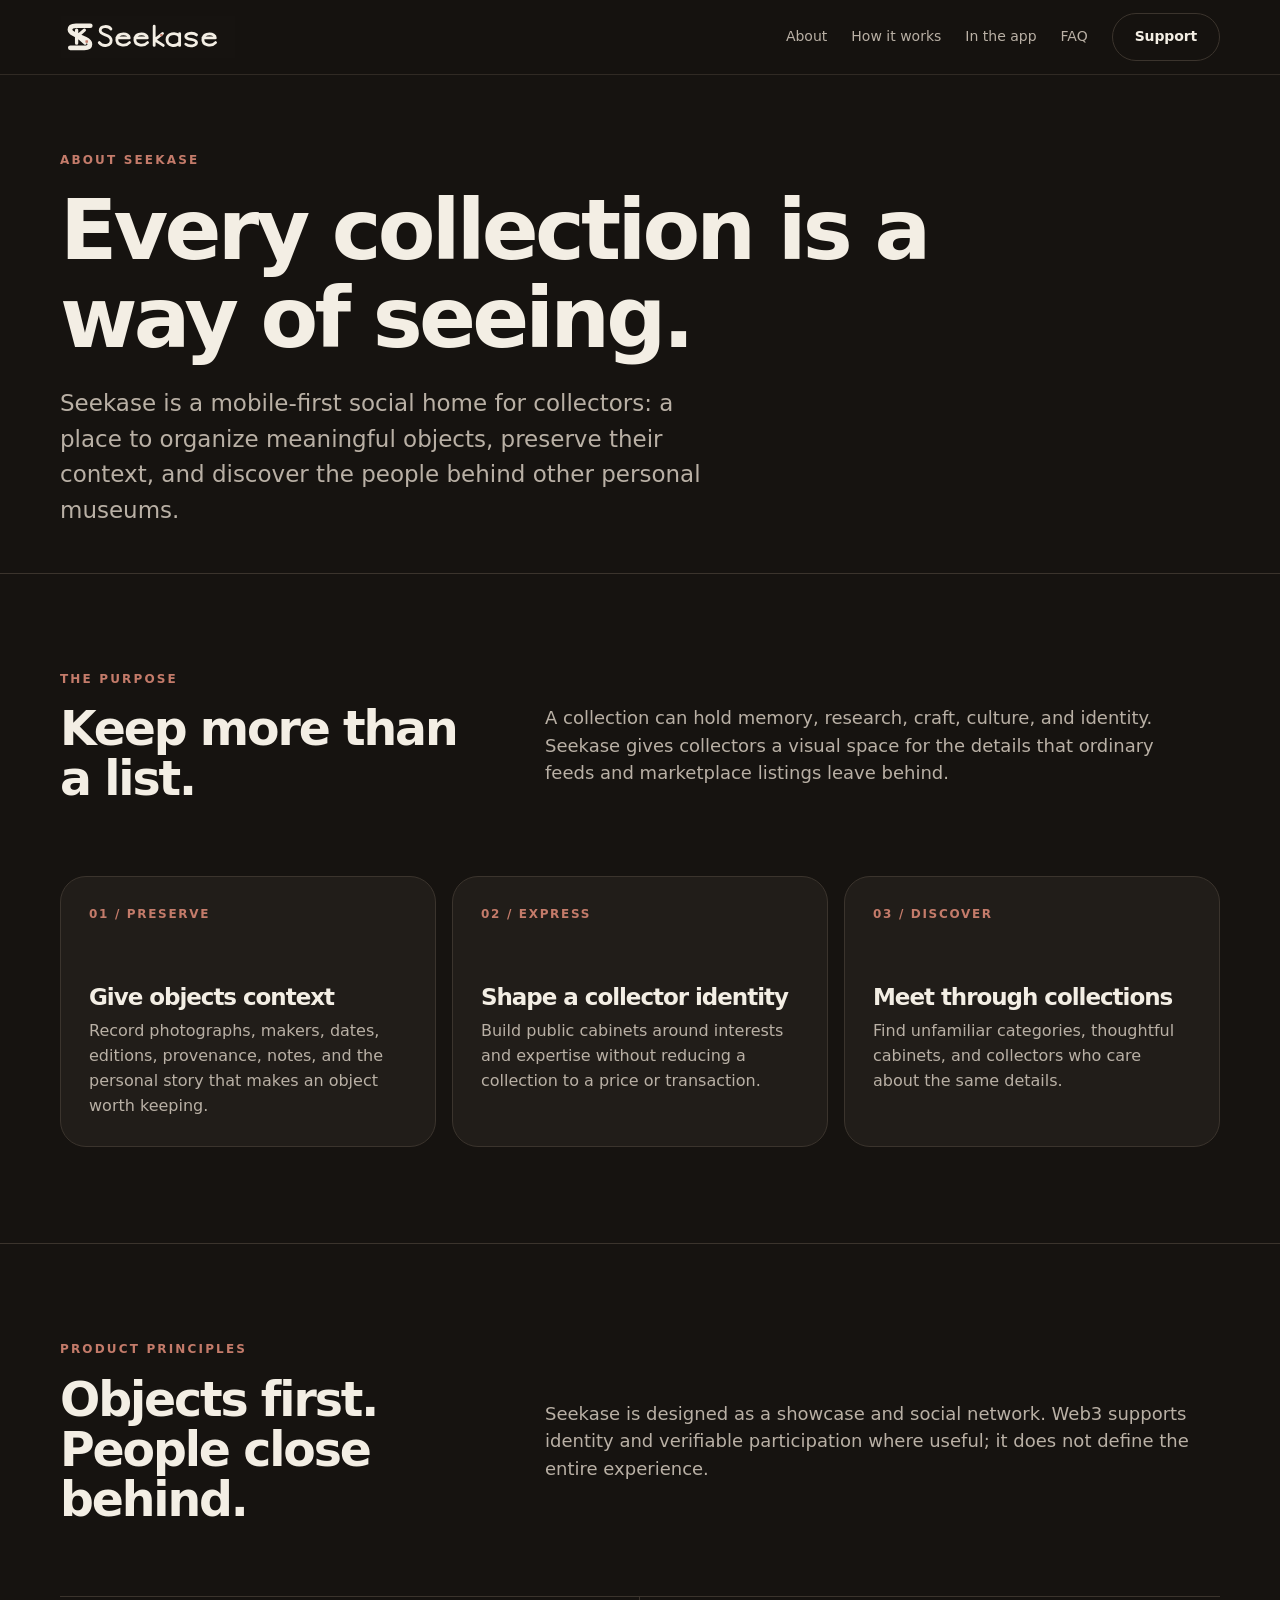
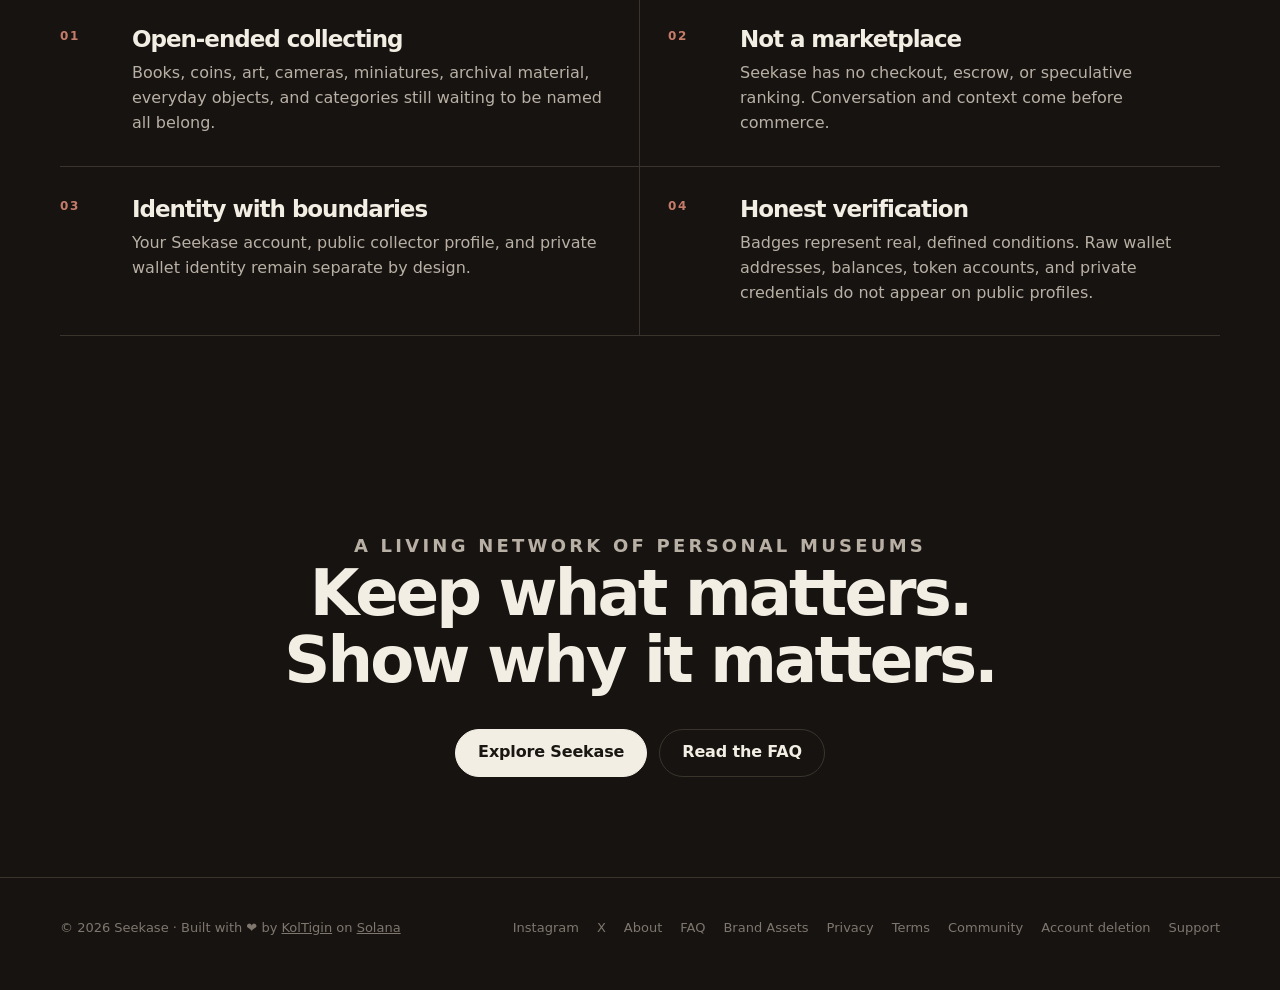
==== commit d652f96d: "Refine header logo and About page" ====
--- a/about/index.html
+++ b/about/index.html
@@ -159,20 +159,6 @@
         </div>
       </section>
 
-      <section class="section founder-note">
-        <div class="shell narrow-copy">
-          <p class="eyebrow">Independent by design</p>
-          <h2>Built by KolTigin.</h2>
-          <p>
-            Seekase is independently developed and operated by KolTigin for collectors around the world. The project
-            began with a simple idea: the things people choose to keep deserve a better digital home.
-          </p>
-          <a class="founder-link" href="https://koltigin.xyz" target="_blank" rel="noopener noreferrer"
-            >koltigin.xyz ↗</a
-          >
-        </div>
-      </section>
-
       <section class="cta">
         <div class="shell">
           <p class="eyebrow">A living network of personal museums</p>
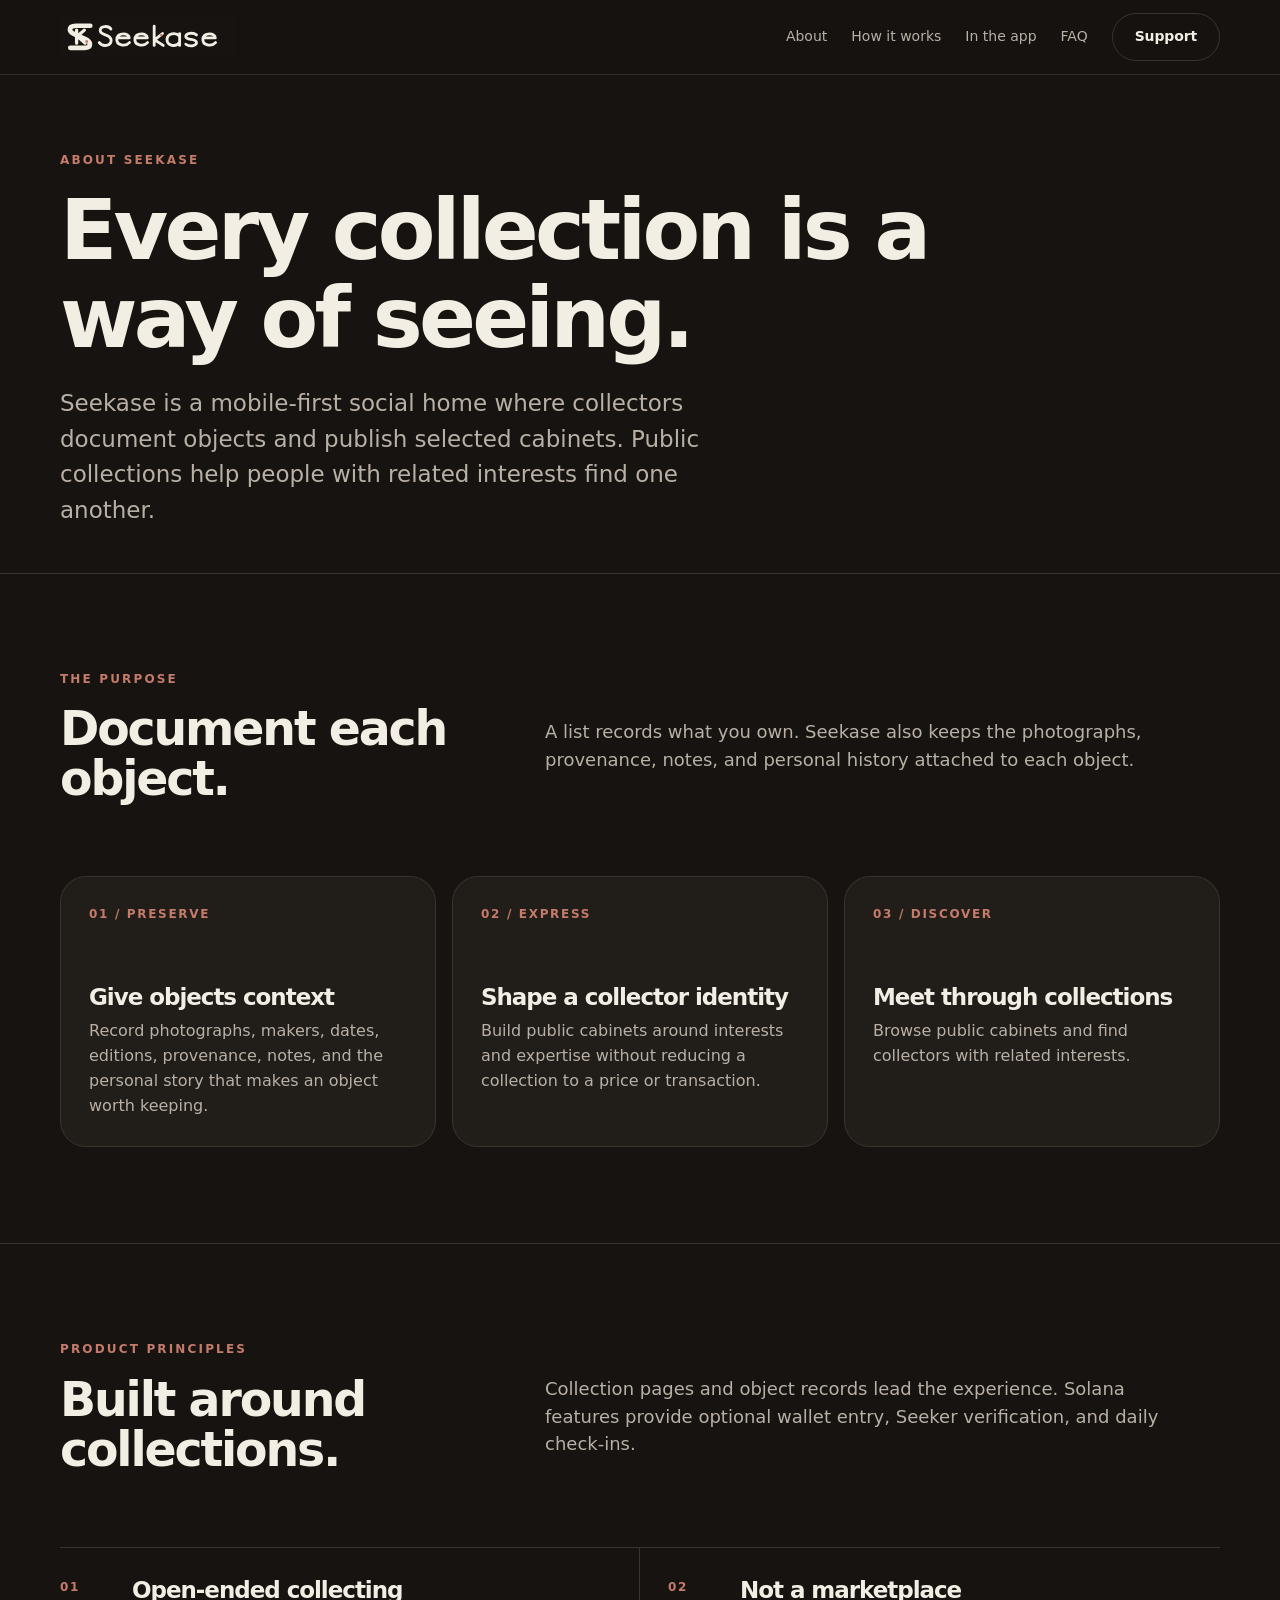
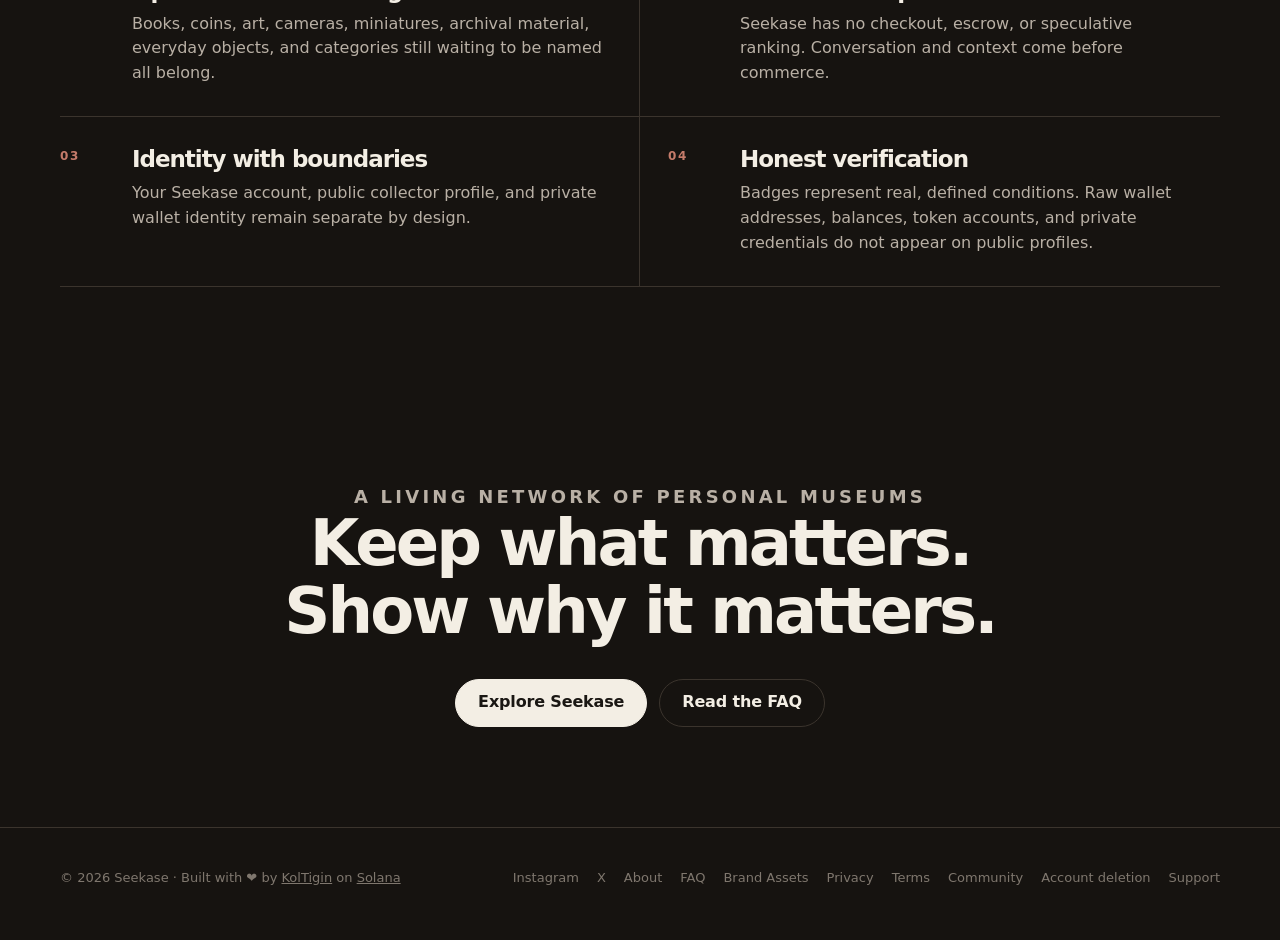
==== commit 10910bfb: "Refine website copy for clarity" ====
--- a/about/index.html
+++ b/about/index.html
@@ -41,8 +41,9 @@
     <meta name="theme-color" content="#161310" />
     <link rel="canonical" href="https://seekase.app/about/" />
     <link rel="icon" href="/assets/mark.svg" type="image/svg+xml" />
-    <link rel="apple-touch-icon" href="/assets/brand/app-icon-512.png" />
-    <link rel="stylesheet" href="/assets/site.css" />
+  <link rel="apple-touch-icon" href="/assets/brand/app-icon-512.png" />
+  <link rel="stylesheet" href="/assets/site.css" />
+  <script src="/assets/mobile-nav.js" defer></script>
   </head>
   <body>
     <header class="site-header">
@@ -53,6 +54,7 @@
           ><a href="/#in-the-app">In the app</a><a href="/faq/">FAQ</a
           ><a class="button secondary" href="/support/">Support</a>
         </div>
+        <details class="mobile-nav"><summary>Menu</summary><div class="mobile-nav-links"><a href="/about/" aria-current="page">About</a><a href="/#how-it-works">How it works</a><a href="/#in-the-app">In the app</a><a href="/faq/">FAQ</a><a href="/support/">Support</a></div></details>
       </nav>
     </header>
     <main>
@@ -60,8 +62,8 @@
         <p class="eyebrow">About Seekase</p>
         <h1>Every collection is a way of seeing.</h1>
         <p class="lede">
-          Seekase is a mobile-first social home for collectors: a place to organize meaningful objects, preserve their
-          context, and discover the people behind other personal museums.
+          Seekase is a mobile-first social home where collectors document objects and publish selected cabinets. Public
+          collections help people with related interests find one another.
         </p>
       </section>
 
@@ -70,11 +72,11 @@
           <div class="section-intro">
             <div>
               <p class="eyebrow">The purpose</p>
-              <h2>Keep more than a list.</h2>
+              <h2>Document each object.</h2>
             </div>
             <p class="section-copy">
-              A collection can hold memory, research, craft, culture, and identity. Seekase gives collectors a visual
-              space for the details that ordinary feeds and marketplace listings leave behind.
+              A list records what you own. Seekase also keeps the photographs, provenance, notes, and personal history
+              attached to each object.
             </p>
           </div>
           <div class="feature-grid">
@@ -97,7 +99,7 @@
             <article class="feature">
               <span class="feature-index">03 / DISCOVER</span>
               <h3>Meet through collections</h3>
-              <p>Find unfamiliar categories, thoughtful cabinets, and collectors who care about the same details.</p>
+              <p>Browse public cabinets and find collectors with related interests.</p>
             </article>
           </div>
         </div>
@@ -108,11 +110,11 @@
           <div class="section-intro">
             <div>
               <p class="eyebrow">Product principles</p>
-              <h2>Objects first. People close behind.</h2>
+              <h2>Built around collections.</h2>
             </div>
             <p class="section-copy">
-              Seekase is designed as a showcase and social network. Web3 supports identity and verifiable participation
-              where useful; it does not define the entire experience.
+              Collection pages and object records lead the experience. Solana features provide optional wallet entry,
+              Seeker verification, and daily check-ins.
             </p>
           </div>
           <div class="principle-grid">
--- a/assets/site.css
+++ b/assets/site.css
@@ -39,6 +39,7 @@
 .nav-links { display: flex; align-items: center; gap: 24px; color: var(--muted); font-size: 14px; }
 .nav-links a { text-decoration: none; }
 .nav-links a:hover, .nav-links a:focus-visible { color: var(--paper); }
+.mobile-nav { display: none; }
 .button {
   display: inline-flex;
   align-items: center;
@@ -202,8 +203,13 @@
   .shell { width: auto; margin-inline: 14px; }
   .nav { min-height: 66px; }
   .brand img { width: 118px; }
-  .nav-links { gap: 11px; font-size: 12px; }
-  .nav-links .button { min-height: 40px; padding-inline: 14px; font-size: 12px; }
+  .nav-links { display: none; }
+  .mobile-nav { position: relative; display: block; margin-left: auto; }
+  .mobile-nav summary { display: inline-flex; align-items: center; justify-content: center; min-height: 40px; padding: 0 14px; border: 1px solid var(--line); border-radius: 999px; color: var(--paper); cursor: pointer; font-size: 12px; font-weight: 700; list-style: none; }
+  .mobile-nav summary::-webkit-details-marker { display: none; }
+  .mobile-nav-links { position: absolute; top: calc(100% + 10px); right: 0; display: grid; width: min(250px, calc(100vw - 28px)); padding: 8px; border: 1px solid var(--line); border-radius: 18px; background: var(--surface); box-shadow: 0 18px 44px rgba(0,0,0,.38); }
+  .mobile-nav-links a { padding: 12px 13px; border-radius: 10px; color: var(--paper); text-decoration: none; font-size: 14px; }
+  .mobile-nav-links a:hover, .mobile-nav-links a:focus-visible { background: var(--surface-2); }
   .hero { padding: 58px 0 70px; }
   h1 { max-width: 100%; font-size: clamp(42px, 12.5vw, 50px); }
   h1, h2, h3, p { overflow-wrap: anywhere; }
